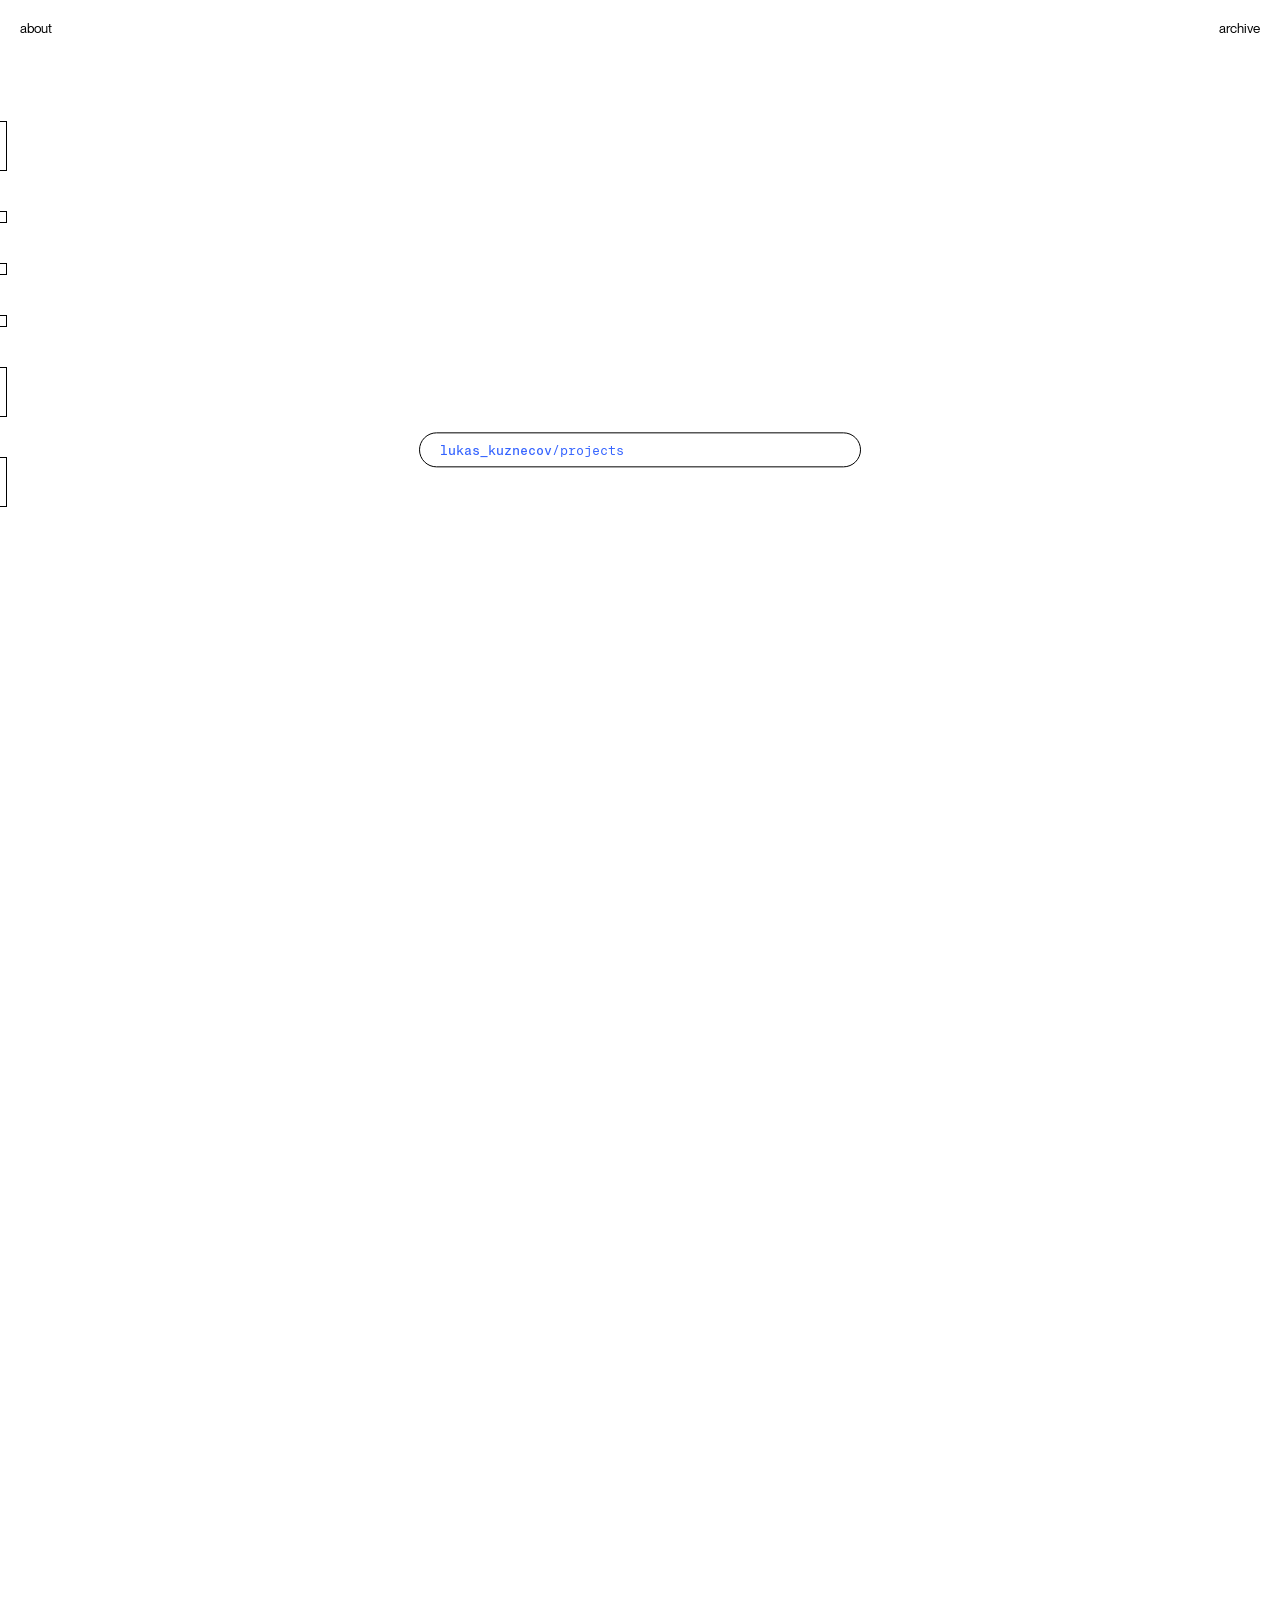
==== index.html @ 9484e3fe "Add portfolio files" ====
<!DOCTYPE html>
<html lang="en">
<head>
    <meta charset="UTF-8">
    <meta name="viewport" content="width=device-width, initial-scale=1.0">
    <title>Portfolio</title>
    <link rel="stylesheet" href="portfolio.css">
</head>
<body data-page="projects">

    <nav class="menu-bar">
        <div class="menu-left">
            <span class="menu-name">LUKAS_KUZNECOV</span>
            <span class="menu-active-area"><span class="menu-active-label"></span><span class="menu-active-sizer" aria-hidden="true">/projects</span></span><span class="menu-hover-area"><span class="menu-hover-label"></span><span class="menu-hover-sizer" aria-hidden="true">/fashion_neurosis/editorial</span></span>
        </div>
    </nav>

    <a href="about.html" class="corner-nav corner-left">ABOUT</a>
    <a href="archive.html" class="corner-nav corner-right">ARCHIVE</a>

    <main>
        <section id="page-projects" class="page active-page">
            <div class="projects-feed">

                <div class="project-card align-right horizontal" data-title="SILENCE" data-tag="MOTION_NARRATIVE">
                    <img src="preview_content/silence.gif" alt="Project preview">
                    <div class="card-detail">
                        <h1 class="card-title">SILENCE</h1>
                        <div class="card-info-grid">
                            <div class="card-labels-col">
                                <span class="card-label-item">2025</span>
                                <span class="card-label-item">Motion Narrative</span>
                            </div>
                            <div class="card-body-col">
                                <p class="card-body-text">A video narrative constructed from an interview on the nature of silence. The subject elaborates on the medium of dance as a channel for the release of mental turmoil, allowing them to achieve an inner silence. Analog and digital techniques are layered to create a dynamic sequence that marries choreography and typography.<br><br>Footage of dancers is reworked and assembled using a <span class="hover-img-trigger" data-img="silence/touchdesignerdemo-2.gif">network built in TouchDesigner<img class="hover-img-preview" src="silence/touchdesignerdemo-2.gif" alt="TouchDesigner network"></span>. A particle-based system and Python script transforms the dancers into digital forms that emphasize the accompanying narration which address how dance becomes a form of release.<br><br>Type is set to work in concert with the motion of the choreography. Each frame of type is <span class="hover-img-trigger" data-img="silence/printingprocess copy.jpg">printed on paper, scanned and reassembled<img class="hover-img-preview" src="silence/printingprocess copy.jpg" alt="Printing process"></span> which allows for the variable of texture to be introduced. A subtle analog gradient is created through the physical crumpling of paper. The sequence starts with more textured frames and ends in smooth static black. An inner silence is achieved through dance as catharsis.</p>
                            </div>
                        </div>
                        <iframe class="card-video" data-vimeo-src="https://player.vimeo.com/video/1145810063?autoplay=1&loop=1&muted=0&title=0&byline=0&portrait=0" src="" frameborder="0" allow="autoplay; fullscreen; picture-in-picture" allowfullscreen></iframe>

                    </div>
                </div>

                <div class="project-card align-left horizontal" data-title="PURPLE_PAGES" data-tag="WEB_DESIGN">
                    <img src="preview_content/purplepages.gif" alt="Project preview">
                    <div class="card-detail">
                        <h1 class="card-title">PURPLE PAGES</h1>
                        <div class="card-info-grid">
                            <div class="card-labels-col">
                                <span class="card-label-item">2026</span>
                                <span class="card-label-item">Web Design</span>
                            </div>
                            <div class="card-body-col">
                                <p class="card-body-text">View the live site <a href="https://lukask11.github.io/resourceweb/" target="_blank" class="card-body-link" style="text-decoration:underline; text-underline-offset:3px;">here</a>.<br><br>Purple Pages is a web index for Toronto-based tattoo artists. The site is designed to allow users to filter through artists based on style and subject matter of their work, quickly preview select pieces and subsequently link to their personal page.<br><br>The index is meant to serve as a neutral, non-algorithmic space for users to seek out tattoo artists. The name is both a reference to the nature of the site as a directory, and the typical use of purple stencil paper when applying tattoos. The application of the purple across all preview images creates a uniformity that lends itself to the nature of the site as an index. It also works to establish a strong visual consistency across a range of images that have vastly different visual qualities.</p>
                            </div>
                        </div>
                        <iframe class="card-video" data-vimeo-src="https://player.vimeo.com/video/1195335395?autoplay=1&loop=1&muted=0&title=0&byline=0&portrait=0" src="" frameborder="0" allow="autoplay; fullscreen; picture-in-picture" allowfullscreen></iframe>
                    </div>
                </div>

                <div class="project-card align-left vertical" style="--aspect: 2.244" data-title="SCI_AM" data-tag="MOTION_IDENTITY">
                    <img src="preview_content/sciam.gif" alt="Project preview">
                    <div class="card-detail">
                        <h1 class="card-title">SCI AM</h1>
                        <div class="card-info-grid">
                            <div class="card-labels-col">
                                <span class="card-label-item">2025</span>
                                <span class="card-label-item">Motion Identity</span>
                            </div>
                            <div class="card-body-col">
                                <p class="card-body-text">An elaboration of the rhetoric voice of the print publication <a href="https://www.scientificamerican.com/" target="_blank" class="card-body-link" style="text-decoration:underline; text-underline-offset:3px;">Scientific American</a> into a digital motion identity. The compositions use motion to transform the visual and typographic content of the magazine into motion that embodies the magazine.<br><br>The quality of the motion draws on the core values of the magazine: analysis, discovery, and documentation. Image scanning, viewfinder markings, and microscopy are all visual devices at the foundation of the motion system that speak to the values of <a href="https://www.scientificamerican.com/" target="_blank" class="card-body-link" style="text-decoration:underline; text-underline-offset:3px;">Scientific American</a>.</p>
                            </div>
                        </div>
                        <div style="height: 32px;"></div>
                        <iframe class="card-video" data-aspect="0.4601" data-vimeo-src="https://player.vimeo.com/video/1161089866?autoplay=1&loop=1&muted=0&title=0&byline=0&portrait=0" src="" frameborder="0" allow="autoplay; fullscreen; picture-in-picture" allowfullscreen></iframe>
                        <div class="card-video-pair">
                            <div class="card-video-pair-item">
                                <iframe class="card-video card-video--vertical" data-aspect="2.2421" data-vimeo-src="https://player.vimeo.com/video/1161089829?autoplay=1&loop=1&muted=0&title=0&byline=0&portrait=0" src="" frameborder="0" allow="autoplay; fullscreen; picture-in-picture" allowfullscreen></iframe>
                            </div>
                            <div class="card-video-pair-item">
                                <iframe class="card-video card-video--vertical" data-aspect="2.2421" data-vimeo-src="https://player.vimeo.com/video/1161089849?autoplay=1&loop=1&muted=0&title=0&byline=0&portrait=0" src="" frameborder="0" allow="autoplay; fullscreen; picture-in-picture" allowfullscreen></iframe>
                            </div>
                        </div>
                    </div>
                </div>

                <div class="project-card align-right horizontal" data-title="FASHION_NEUROSIS" data-tag="EDITORIAL">
                    <img src="preview_content/fashionneurosis.gif" alt="Project preview">
                    <div class="card-detail">
                        <h1 class="card-title">FASHION NEUROSIS FILES</h1>
                        <div class="card-info-grid">
                            <div class="card-labels-col">
                                <span class="card-label-item">2026</span>
                                <span class="card-label-item">Editorial</span>
                            </div>
                            <div class="card-body-col">
                                <p class="card-body-text">A conceptual editorial series that turns a series of <a href="https://fashionneurosis.com" target="_blank" class="card-body-link" style="text-decoration:underline; text-underline-offset:3px;">Fashion Neurosis</a> interviews into typographic compositions. The interviews conducted by Bella Freud play with the format of a psychotherapy appointment, which the editorial works to address.<br><br>A fabricated acrylic cover is turned into a locked file box, where the individual booklets become files. Each "file" transcribes content from an interview with a specific fashion designer, the visuals complementing the content.<br><br>The typography uses shifting margins, alignments and leading to disrupt traditional page structure, turning each booklet into a stream of consciousness. The use of monospace draws connection to the documentary nature of the concept, as if transcribed using a typewriter. All images are manually applied to the pages using a <span class="hover-img-trigger"><span style="text-decoration:underline; text-underline-offset:3px;">acetone-transfer</span><img class="hover-img-preview" src="fashion_neurosis/process.jpeg" alt="Acetone transfer process"></span> technique, their effect also supporting the concept while working to add consistency across the booklets.</p>
                            </div>
                        </div>
                        <div class="card-img-grid">
                            <img class="card-grid-img" src="fashion_neurosis/booklet1.png" alt="Booklet 1">
                            <img class="card-grid-img" src="fashion_neurosis/booklet2.png" alt="Booklet 2">
                            <img class="card-grid-img" src="fashion_neurosis/booklet3.png" alt="Booklet 3">
                        </div>
                        <div class="card-img-row">
                            <img class="card-grid-img" src="fashion_neurosis/display.jpg" alt="Display">
                            <img class="card-grid-img" src="fashion_neurosis/fronthand.jpg" alt="Front hand">
                        </div>
                        <iframe class="card-video" data-vimeo-src="https://player.vimeo.com/video/1181801939?autoplay=1&loop=1&muted=0&title=0&byline=0&portrait=0" src="" frameborder="0" allow="autoplay; fullscreen; picture-in-picture" allowfullscreen></iframe>
                    </div>
                </div>

                <div class="project-card align-left vertical" style="--aspect: 1.416" data-title="IN_SEQUENCE" data-tag="MOTION_POSTER">
                    <img src="preview_content/insequence.gif" alt="Project preview">
                    <div class="card-detail">
                        <h1 class="card-title">IN SEQUENCE</h1>
                        <div class="card-info-grid">
                            <div class="card-labels-col">
                                <span class="card-label-item">2025</span>
                                <span class="card-label-item">Motion Poster</span>
                            </div>
                            <div class="card-body-col">
                                <p class="card-body-text">This motion poster advertises the exhibition of Silence. The poster has AR functionality where scanning the QR code will play the video in real space through your phone camera.<br><br>The motion of the type and graphic elements support the central dancer graphic. The brackets operating visually as a viewfinder for the sequence, the type shrinking as the dancer comes into focus.<br><br>The sequence of the dancer is assembled in a stop-motion style. Each frame of the sequence of the dancer is printed and applied to a long strip of paper using <span class="hover-img-trigger"><span style="text-decoration:underline; text-underline-offset:3px;">acrylic gel medium</span><img class="hover-img-preview" src="in_sequence/transfer.jpeg" alt="Acrylic gel medium transfer"></span>. The paper is scrubbed away to reveal a <span class="hover-img-trigger"><span style="text-decoration:underline; text-underline-offset:3px;">translucent film</span><img class="hover-img-preview" src="in_sequence/scrubbed.jpg" alt="Translucent film"></span>. This film was <span class="hover-img-trigger"><span style="text-decoration:underline; text-underline-offset:3px;">scanned and reassembled</span><img class="hover-img-preview" src="in_sequence/scan.jpeg" alt="Scanned and reassembled"></span>, where a piece of white paper is used to highlight the frame currently in view and obscure the others.</p>
                            </div>
                        </div>
                        <div class="card-video-duo">
                            <iframe class="card-video" data-aspect="1.4167" data-vimeo-src="https://player.vimeo.com/video/1160917195?autoplay=1&loop=1&muted=0&title=0&byline=0&portrait=0" src="" frameborder="0" allow="autoplay; fullscreen; picture-in-picture" allowfullscreen></iframe>
                            <iframe class="card-video" data-aspect="1.3167" data-vimeo-src="https://player.vimeo.com/video/1160922688?autoplay=0&loop=1&muted=0&title=0&byline=0&portrait=0" src="" frameborder="0" allow="autoplay; fullscreen; picture-in-picture" allowfullscreen></iframe>
                        </div>
                    </div>
                </div>

                <div class="project-card align-right horizontal" data-title="DECODE+DISTILL" data-tag="EDITORIAL">
                    <img src="preview_content/decodedistill.gif" alt="Project preview">
                    <div class="card-detail">
                        <h1 class="card-title">DECODE+DISTILL</h1>
                        <div class="card-info-grid">
                            <div class="card-labels-col">
                                <span class="card-label-item">2025</span>
                                <span class="card-label-item">Editorial</span>
                            </div>
                            <div class="card-body-col">
                                <p class="card-body-text">Documentation of research and writing from my first year of design education. The two volumes in tandem present two core themes: DISTILL (refining output through research) and DECODE (drawing connection between form and meaning).<br><br>The first volume DISTILL is a series of visual research which pairs with the writing in DECODE to function as a visual index.<br><br>The second volume DECODE is structured around the idea of Plato's Divided Line, which in this context elaborates on the way that pure form, image, and text translate meaning.<br><br>The format and assembly of the edition highlights the interplay between research, documentation, and material exploration. All of which are essential to my design process.</p>
                            </div>
                        </div>
                        <div class="card-img-grid">
                            <img class="card-grid-img" src="decode+distill/D+D1.png" alt="Decode+Distill 1">
                            <img class="card-grid-img" src="decode+distill/D+D2.png" alt="Decode+Distill 2">
                            <img class="card-grid-img" src="decode+distill/D+D3.png" alt="Decode+Distill 3">
                            <img class="card-grid-img" src="decode+distill/D+D5.png" alt="Decode+Distill 5">
                            <img class="card-grid-img" src="decode+distill/D+D6.png" alt="Decode+Distill 6">
                        </div>
                        <div class="card-video-rotate-wrap">
                            <iframe class="card-video card-video--rotated" data-aspect="1.775" data-vimeo-src="https://player.vimeo.com/video/1161160663?autoplay=1&loop=1&muted=0&title=0&byline=0&portrait=0" src="" frameborder="0" allow="autoplay; fullscreen; picture-in-picture" allowfullscreen></iframe>
                        </div>
                    </div>
                </div>

            </div>
        </section>
        <section id="page-archive" class="page"></section>
        <section id="page-about" class="page"></section>
    </main>

    <script src="portfolio.js"></script>
</body>
</html>
---- portfolio.css ----
@font-face {
    font-family: 'PP Neue Montreal Mono';
    src: url('fonts/Neue Montreal Mono/web/PPNeueMontrealMono-Regular.woff2') format('woff2'),
         url('fonts/Neue Montreal Mono/web/PPNeueMontrealMono-Regular.woff') format('woff');
    font-weight: 400;
    font-style: normal;
}

@font-face {
    font-family: 'PP Neue Montreal Mono';
    src: url('fonts/Neue Montreal Mono/web/PPNeueMontrealMono-Medium.woff2') format('woff2'),
         url('fonts/Neue Montreal Mono/web/PPNeueMontrealMono-Medium.woff') format('woff');
    font-weight: 500;
    font-style: normal;
}

@font-face {
    font-family: 'PP Neue Montreal Mono';
    src: url('fonts/Neue Montreal Mono/web/PPNeueMontrealMono-Light.woff2') format('woff2'),
         url('fonts/Neue Montreal Mono/web/PPNeueMontrealMono-Light.woff') format('woff');
    font-weight: 300;
    font-style: normal;
}

* {
    margin: 0;
    padding: 0;
    box-sizing: border-box;
}

body {
    background-color: #ffffff;
    min-height: 100vh;
    font-family: 'PP Neue Montreal Mono', monospace;
    text-transform: lowercase;
    overflow-x: clip;
}

html {
    overflow-x: clip;
}

#three-container {
    position: fixed;
    top: 100px;
    left: 100px;
    right: 100px;
    bottom: 100px;
    z-index: 0;
    cursor: grab;
}

#three-container:active {
    cursor: grabbing;
}

.menu-bar {
    position: fixed;
    z-index: 9999;
    top: 50%;
    left: 50%;
    transform: translate(-50%, -50%);
    width: max-content;
    font-size: clamp(7px, 1.9vw, 13.33px);
    height: 2.65em;
    border-radius: 1.65em;
    border: 1.8px solid #000000;
    background-color: rgba(255, 255, 255, 0.8);
    display: flex;
    align-items: center;
    transition: top 1.1s cubic-bezier(0.76, 0, 0.24, 1),
                transform 1.1s cubic-bezier(0.76, 0, 0.24, 1);
}

.menu-bar.project-open {
    top: 28px;
    transform: translate(-50%, 0);
}

.menu-left {
    display: flex;
    align-items: center;
    margin-left: 1.5em;
    margin-right: 1.5em;
    white-space: nowrap;
}

/* ── Corner navigation links ──────────────────────────────────────────────── */
.corner-nav {
    position: fixed;
    top: 20px;
    font-family: 'PP Neue Montreal', sans-serif;
    font-weight: 400;
    font-size: clamp(7px, 1.9vw, 13.33px);
    color: #000000;
    text-decoration: none;
    z-index: 9999;
    user-select: none;
    white-space: nowrap;
    transition: opacity 0.5s ease;
}

.corner-nav.card-open {
    opacity: 0;
    pointer-events: none;
}

.corner-left {
    left: 20px;
}

.corner-right {
    right: 20px;
}

.corner-nav:hover {
    animation: flash 1.2s ease-in-out infinite;
}

@keyframes flash {
    0%, 100% { opacity: 1;   }
    50%       { opacity: 0.3; }
}

.menu-name {
    font-family: 'PP Neue Montreal Mono', monospace;
    font-weight: 500;
    color: #3463FF;
    user-select: none;
    white-space: nowrap;
}


/* Page sections */
.page {
    display: none;
}

.page.active-page {
    display: block;
}

/* Projects feed */
.projects-feed {
    position: relative;
}

.project-card {
    display: inline-flex;
    flex-direction: column;
    border: 1.8px solid #000000;
    border-radius: 0;
    padding: 5px;
    background: #ffffff;
    position: absolute;
    z-index: 1;
    cursor: pointer;
    user-select: none;
    transition: width  1.1s cubic-bezier(0.76, 0, 0.24, 1),
                height 1.1s cubic-bezier(0.76, 0, 0.24, 1),
                left   1.1s cubic-bezier(0.76, 0, 0.24, 1),
                top    1.1s cubic-bezier(0.76, 0, 0.24, 1),
                border-color 1.1s ease;
}

.project-card.bg-faded {
    border-color: transparent;
}

.project-card.expanded {
    cursor: pointer;
    z-index: 100;
}

.project-card.vertical.expanded {
    align-items: flex-start;
}

.project-card.horizontal img:not(.card-grid-img):not(.hover-img-preview) {
    display: block;
    width: auto;
    max-width: 90vw;
    height: auto;
    transition: width  1.1s cubic-bezier(0.76, 0, 0.24, 1),
                height 1.1s cubic-bezier(0.76, 0, 0.24, 1);
}

.project-card.vertical img:not(.card-grid-img):not(.hover-img-preview) {
    display: block;
    width: auto;
    max-width: 90vw;
    height: auto;
    transition: width 1.1s cubic-bezier(0.76, 0, 0.24, 1),
                height 1.1s cubic-bezier(0.76, 0, 0.24, 1);
}

/* ── Progressive blur-up for preview images ──────────────────────────────── */
.project-card > img:not(.card-grid-img):not(.hover-img-preview) {
    filter: blur(16px);
    transform: scale(1.04);
    transition: filter 0.9s ease, transform 0.9s ease,
                width  1.1s cubic-bezier(0.76, 0, 0.24, 1),
                height 1.1s cubic-bezier(0.76, 0, 0.24, 1);
    will-change: filter, transform;
}

.project-card > img.preview-loaded:not(.card-grid-img):not(.hover-img-preview) {
    filter: blur(0px);
    transform: scale(1);
}

.menu-active-area {
    position: relative;
    display: inline-block;
    white-space: nowrap;
}

.menu-active-sizer {
    display: inline-block;
    visibility: hidden;
    pointer-events: none;
    user-select: none;
    white-space: nowrap;
}

.menu-active-label {
    position: absolute;
    left: 0;
    top: 0;
    font-family: 'PP Neue Montreal Mono', monospace;
    color: #3463FF;
    white-space: nowrap;
    display: inline-block;
    opacity: 1;
    transition: opacity 0.5s ease;
}

.menu-hover-area {
    position: relative;
    display: inline-block;
    white-space: nowrap;
}

.menu-hover-sizer {
    display: inline-block;
    visibility: hidden;
    pointer-events: none;
    user-select: none;
    white-space: nowrap;
}

.menu-hover-label {
    position: absolute;
    left: 0;
    top: 0;
    color: #3463FF;
    white-space: nowrap;
    opacity: 0;
    transition: opacity 0.2s ease;
}

.menu-hover-label.visible {
    opacity: 1;
}


/* ── PP Neue Montreal (non-mono) ──────────────────────────────────────────── */
@font-face {
    font-family: 'PP Neue Montreal';
    src: url('fonts/Neue Montreal /PPNeueMontreal-Regular.woff2') format('woff2'),
         url('fonts/Neue Montreal /PPNeueMontreal-Regular.woff') format('woff');
    font-weight: 400;
    font-style: normal;
}

/* ── Expanded card detail layout ─────────────────────────────────────────── */
.card-detail {
    display: none;
    opacity: 0;
    transition: opacity 0.45s ease;
    padding: 20px 0 24px 0;
    width: 100%;
}

.card-detail.visible {
    opacity: 1;
}

.card-video {
    display: block;
    width: 100%;
    aspect-ratio: 16 / 9;
    margin-top: 32px;
    border: none;
}

.card-img-grid {
    display: flex;
    flex-direction: column;
    gap: 8px;
    margin-top: 32px;
    width: 100%;
}

.card-grid-img {
    display: block;
    width: 100%;
    height: auto;
}

.card-img-row {
    display: flex;
    flex-direction: row;
    gap: 8px;
    margin-top: 32px;
    width: 100%;
    padding-left: 32px;
    padding-right: 32px;
    box-sizing: border-box;
}

.card-img-row .card-grid-img {
    flex: 1 1 0;
    width: 0;
    height: auto;
    object-fit: cover;
}

.card-video-duo {
    display: flex;
    flex-direction: column;
    gap: 8px;
    margin-top: 32px;
    width: 100%;
}

.card-video-duo .card-video {
    width: 100%;
    margin-top: 0;
}

@media (min-width: 768px) {
    .card-video-duo {
        margin-top: 24px;
    }
}

@media (max-width: 767px) {
    .card-video-duo {
        padding-left: 0;
        padding-right: 0;
    }
}

.card-video-pair {
    display: flex;
    flex-direction: row;
    gap: 8px;
    margin-top: 32px;
    width: 100%;
}

.card-video-pair-item {
    min-width: 0;
}

.card-video-pair-item .card-video {
    display: block;
    width: 100%;
    height: 100%;
    margin-top: 0;
    aspect-ratio: unset;
}

.card-video-gap {
    display: block;
    height: 24px;
}

/* Rotation wrapper: contains a portrait iframe rotated 90° to appear landscape */
.card-video-rotate-wrap {
    position: relative;
    overflow: hidden;
    margin-top: 32px;
    width: 100%;
}

.card-video--rotated {
    position: absolute;
    transform: rotate(90deg);
    transform-origin: center center;
    margin-top: 0;
    border: none;
}

.card-image-grid {
    display: flex;
    gap: 25px;
    margin-top: 25px;
    margin-left: auto;
    padding-right: 3px;
}

.card-image-grid-col {
    flex: 1;
    min-width: 0;
    overflow: hidden;
}

.card-image-grid-col--span2 {
    flex: 2;
}

.card-grid-img {
    display: block;
    width: 100%;
    max-width: 100%;
    height: auto;
}

.card-grid-video {
    display: block;
    width: 100%;
    aspect-ratio: 16 / 9;
    border: none;
}

.card-title {
    font-family: 'PP Neue Montreal Mono', monospace;
    font-weight: 400;
    letter-spacing: -0.09em;
    line-height: 1;
    white-space: nowrap;
    text-transform: uppercase;
    color: #3463FF;
    margin-bottom: 24px;
    padding-left: 3px;
}

.card-info-grid {
    display: grid;
    grid-template-columns: repeat(3, 1fr);
    column-gap: 50px;
    padding: 0 3px 0 12px;
    align-items: start;
}

.card-labels-col {
    grid-column: 1;
    display: flex;
    flex-direction: column;
    gap: 2px;
}

.card-label-item {
    font-family: 'PP Neue Montreal Mono', monospace;
    font-weight: 400;
    font-size: 6pt;
    text-transform: none;
    color: #3463FF;
}

.card-body-col {
    grid-column: 2 / 4;
    margin-top: -3px;
}

.card-body-text {
    font-family: 'PP Neue Montreal', sans-serif;
    font-weight: 400;
    font-size: 10pt;
    line-height: 1.5;
    text-transform: none;
    color: #3463FF;
}

.card-body-link {
    color: inherit;
    text-decoration: none;
}

.hover-img-trigger {
    position: relative;
    text-decoration: underline;
    text-underline-offset: 3px;
    cursor: default;
}

.hover-img-preview {
    display: none;
    position: absolute;
    bottom: calc(100% + 10px);
    left: 50%;
    transform: translateX(-50%);
    width: 220px;
    height: auto;
    border: 1.8px solid #3463FF;
    pointer-events: none;
    z-index: 999;
}

@media (max-width: 767px) {
    .hover-img-preview {
        display: none !important;
    }
}

/* hover preview visibility controlled by JS */

/* ── Vertical card: image + detail side by side ──────────────────────────── */
.project-card.expanded.vertical {
    flex-direction: row;
    align-items: flex-start;
    gap: 25px;
}

.project-card.expanded.vertical .card-detail {
    flex: 1;
    min-width: 0;
    padding: 0 0 24px 0;
    align-self: flex-start;
}

.project-card.expanded.vertical .card-info-grid {
    grid-template-columns: 1fr;
    column-gap: 0;
    row-gap: 20px;
    padding-left: 5px;
}

.project-card.expanded.vertical .card-labels-col {
    grid-column: 1;
    grid-row: 1;
}

.project-card.expanded.vertical .card-body-col {
    grid-column: 1;
    grid-row: 2;
    margin-top: 0;
}

.project-card.expanded.vertical .card-title {
    margin-bottom: 12px;
}

@media (min-width: 768px) {
    .project-card.expanded.vertical .card-detail .card-video-pair,
    .project-card.expanded.vertical .card-detail .card-video {
        margin-top: 40px;
    }

    .project-card[data-title="SCI_AM"].expanded.vertical .card-detail > .card-video:not(.card-video--vertical) {
        margin-top: 56px;
    }

    .project-card[data-title="SCI_AM"].expanded.vertical .card-detail > .card-video-pair {
        margin-top: 24px;
    }
}

/* ── Mobile ──────────────────────────────────────────────────────────────── */
@media (max-width: 767px) {
    .menu-bar {
        font-size: clamp(7px, 2.3vw, 10px);
        max-width: calc(100vw - 24px);
    }

    /* Vertical expanded card: stack detail below image instead of side by side */
    .project-card.expanded.vertical {
        flex-direction: column;
        gap: 0;
    }

    .project-card.expanded.vertical .card-detail {
        padding: 14px 0 28px 0;
        align-self: stretch;
    }

    /* Smaller detail typography */
    .card-detail {
        padding: 14px 0 28px 0;
    }

    .card-info-grid {
        column-gap: 20px;
        grid-template-columns: 1fr;
        row-gap: 12px;
        padding-left: 6px;
    }

    .card-labels-col {
        grid-column: 1;
        grid-row: 1;
    }

    .card-body-col {
        grid-column: 1;
        grid-row: 2;
    }

    .card-label-item {
        font-size: 5pt;
    }

    .card-body-text {
        font-size: 8pt;
        line-height: 1.4;
    }

    .card-title {
        margin-bottom: 16px;
    }
}

/* ── About page ───────────────────────────────────────────────────────────── */
.about-page {
    display: flex;
    flex-direction: column;
    align-items: center;
    min-height: 100vh;
}

/* Top half: portrait sits above the centred menu bar */
.about-above {
    height: 50vh;
    display: flex;
    align-items: center;
    justify-content: center;
    padding: 48px 0;
    box-sizing: border-box;
}

.about-card {
    border: 1.8px solid #000000;
    padding: 5px;
    background: #ffffff;
    display: inline-flex;
    max-height: 100%;
    box-sizing: border-box;
}

.about-card img {
    display: block;
    width: auto;
    height: auto;
    max-height: calc(50vh - 96px - 12px); /* 96px = top+bottom padding, 12px = card padding */
    max-width: min(90vw, 400px);
    object-fit: contain;
}

/* Bottom half: text appears below the menu bar */
.about-below {
    min-height: 50vh;
    display: flex;
    align-items: flex-start;
    justify-content: center;
    padding: 60px 24px 120px;
    box-sizing: border-box;
}

.about-text {
    font-family: 'PP Neue Montreal', sans-serif;
    font-weight: 400;
    font-size: 10pt;
    line-height: 1.5;
    color: #000000;
    text-align: center;
    text-transform: none;
    max-width: 400px;
    width: 90vw;
}

.archive-feed {
    position: relative;
    width: 100%;
    box-sizing: border-box;
}

.archive-item {
    position: absolute;
    width: 400px;
    border: 1.8px solid #000000;
    padding: 5px;
    background: #ffffff;
    box-sizing: border-box;
    cursor: default;
    display: block;
}

.archive-item img {
    display: block;
    width: 100%;
    height: auto;
}

.archive-video {
    display: block;
    width: 100%;
    border: none;
}

@media (max-width: 767px) {
    .archive-item {
        width: 200px;
    }
}

@media (max-width: 767px) {
    .about-text {
        font-size: 8.5pt;
    }
}

.about-footer {
    position: fixed;
    bottom: 20px;
    left: 0;
    width: 100%;
    display: flex;
    justify-content: center;
    gap: 2em;
    z-index: 9999;
}

.about-footer-link {
    font-family: 'PP Neue Montreal Mono', monospace;
    font-weight: 500;
    font-size: 8pt;
    text-transform: uppercase;
    color: #3463FF;
    text-decoration: none;
    letter-spacing: 0.01em;
    white-space: nowrap;
}

.about-footer-link:hover {
    animation: flash 1.2s ease-in-out infinite;
}

@media (max-width: 767px) {
    .about-footer-link {
        font-size: 6.5pt;
    }
}
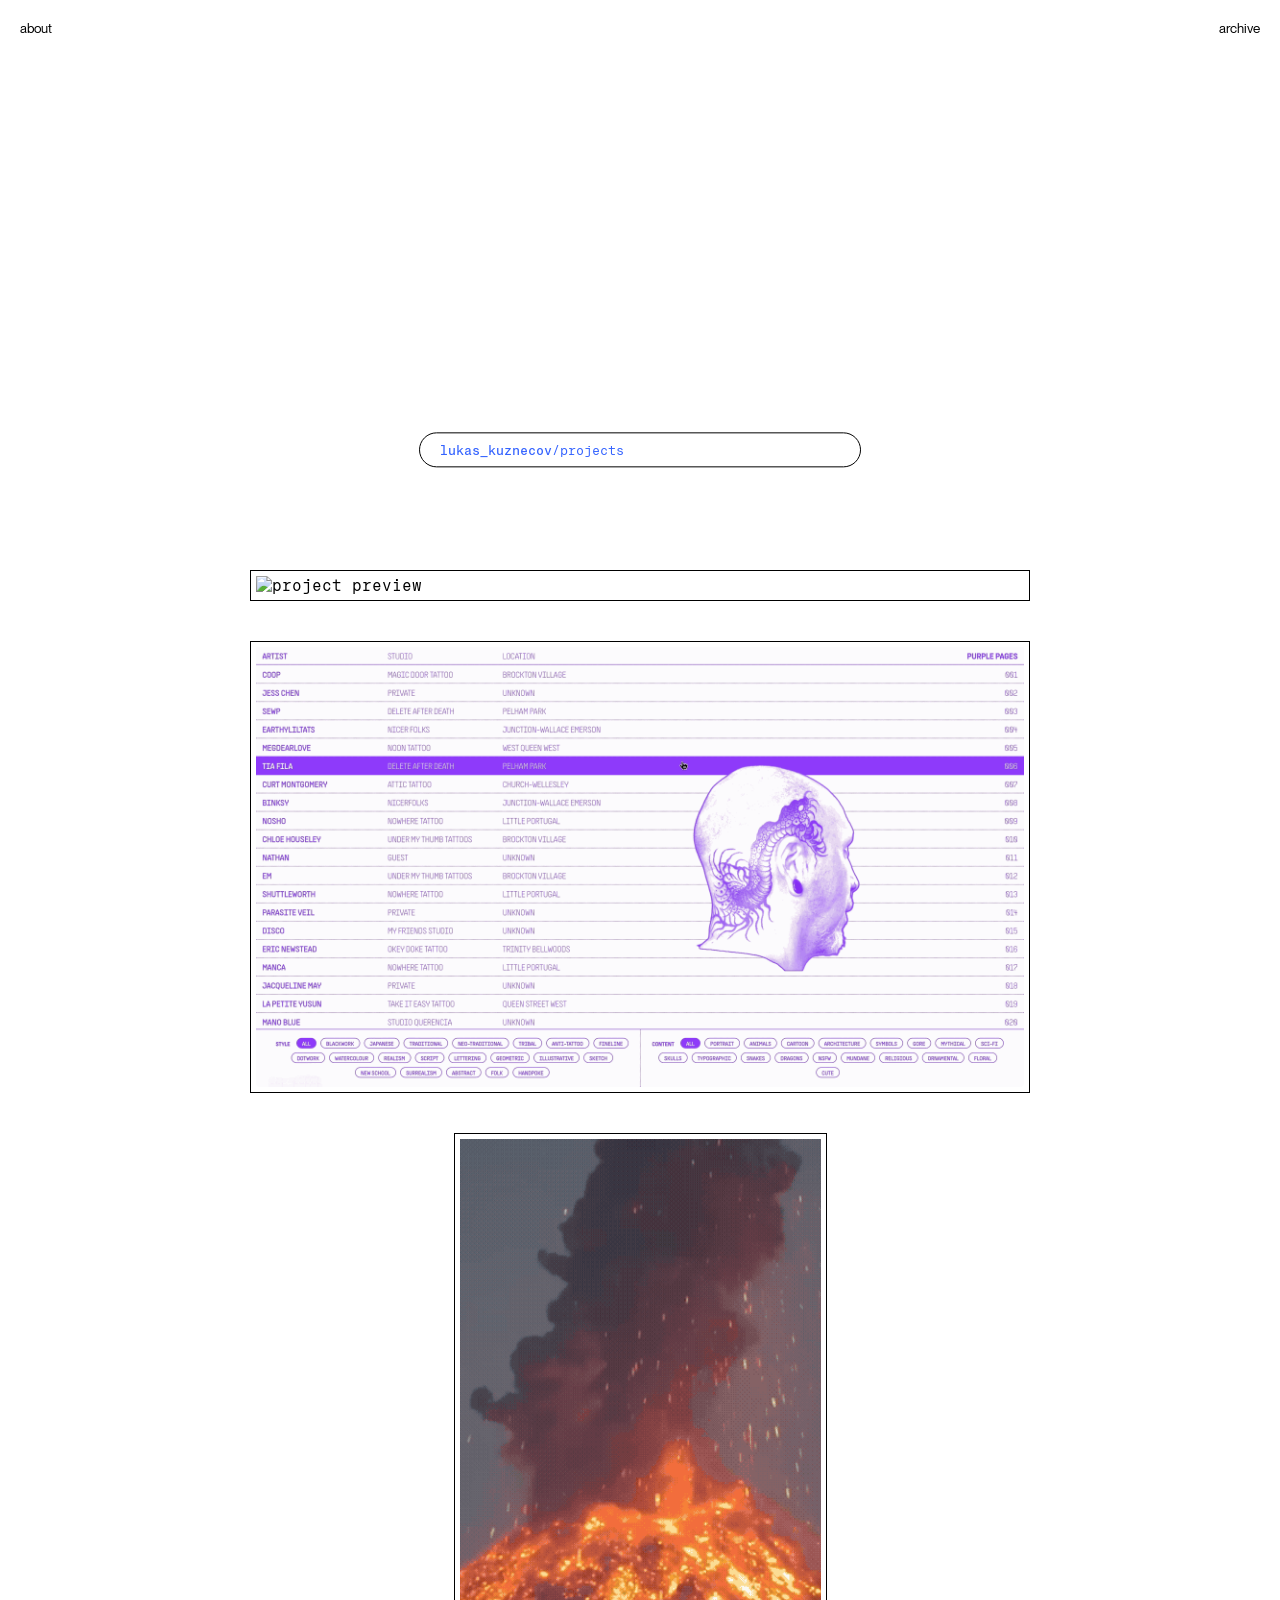
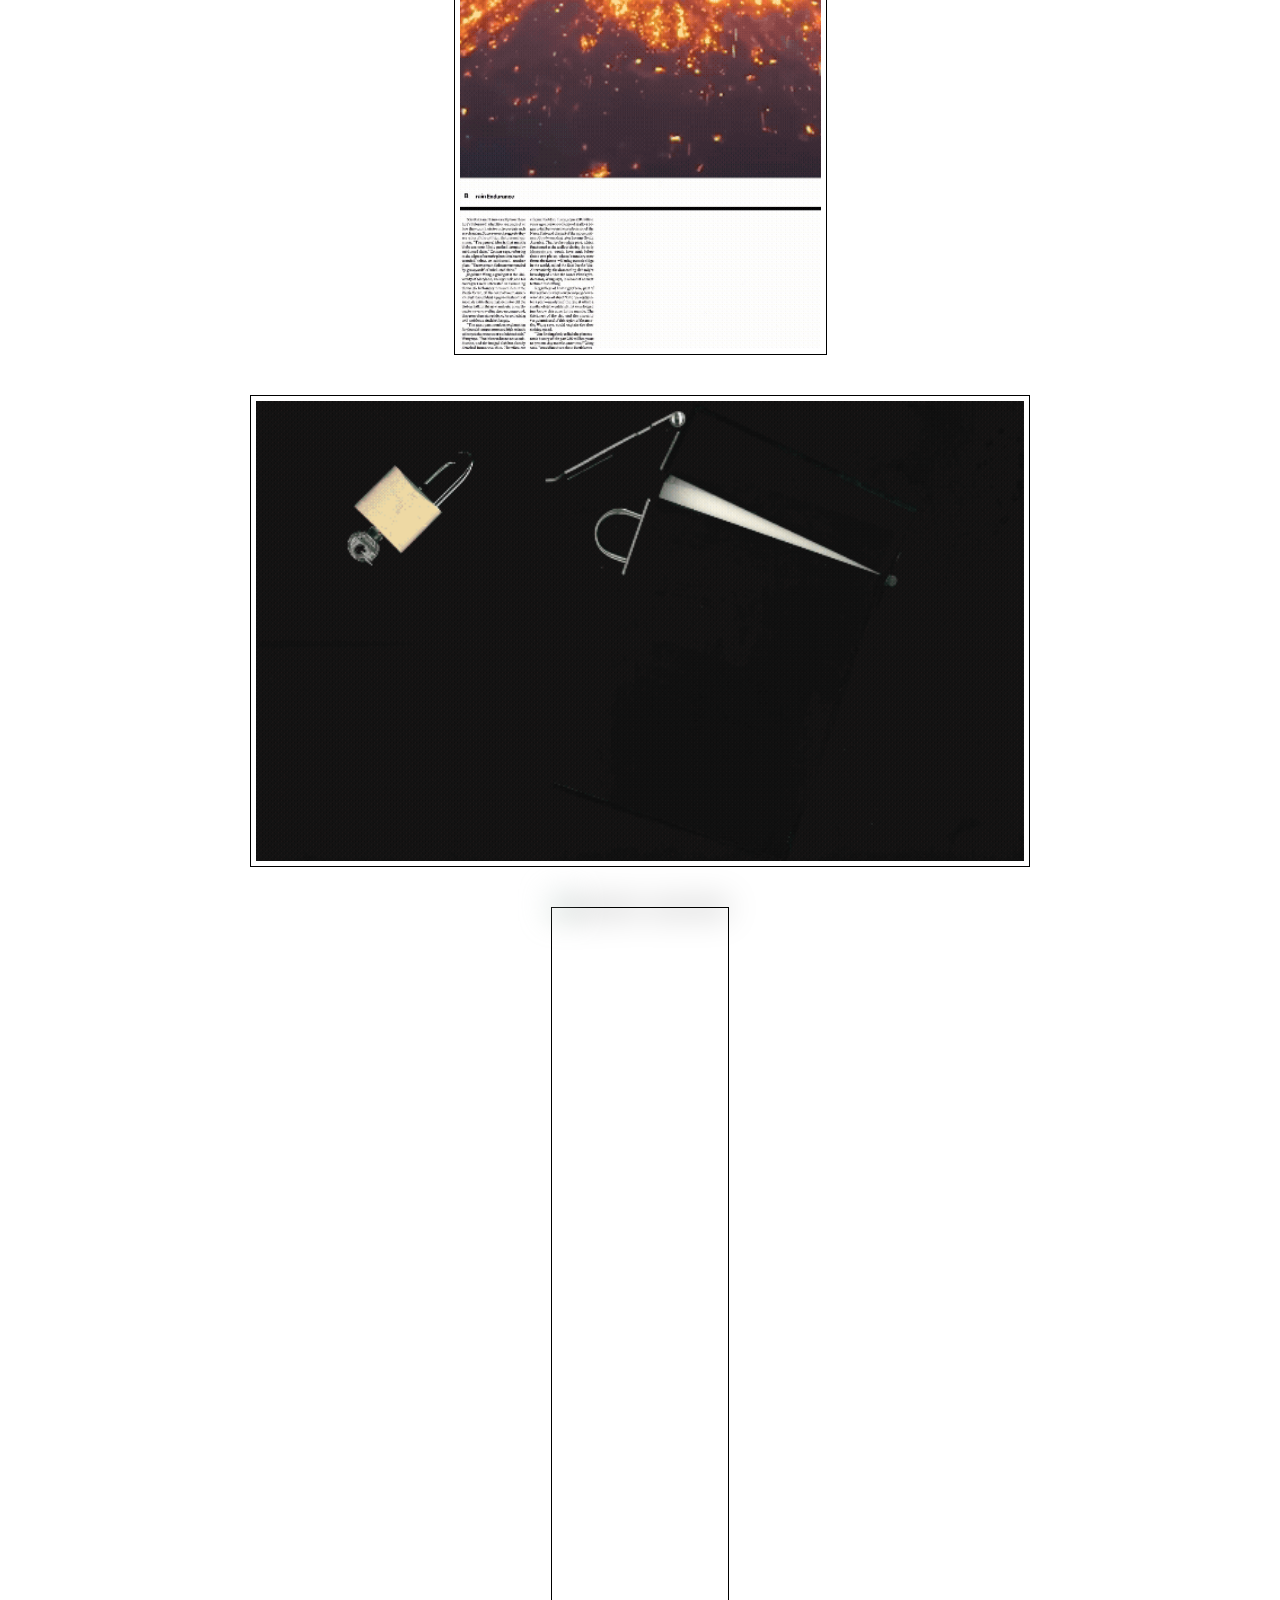
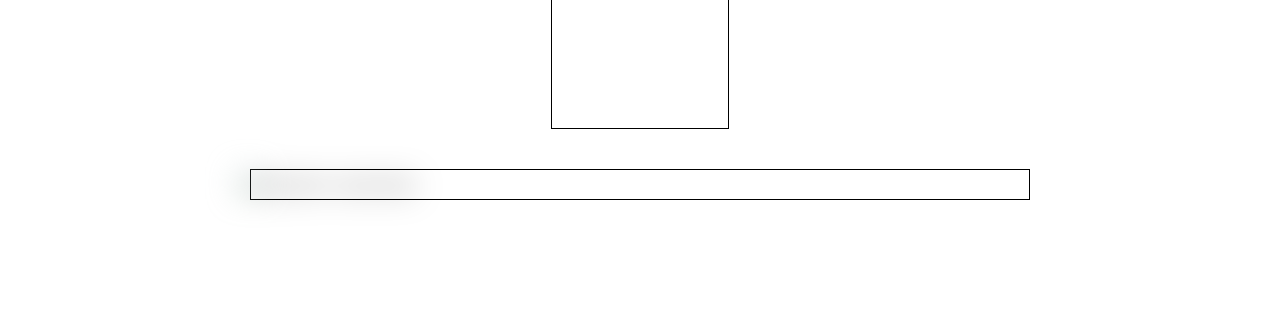
==== commit a8fd76c4: "first_revision" ====
--- a/index.html
+++ b/index.html
@@ -3,7 +3,11 @@
 <head>
     <meta charset="UTF-8">
     <meta name="viewport" content="width=device-width, initial-scale=1.0">
-    <title>Portfolio</title>
+    <title>LUKAS — Projects</title>
+    <meta name="title" content="lukas kuznecov - portfolio">
+    <meta name="description" content="Lukas is a graphic designer based in Toronto. He is interested in how visual systems shape stories across print, motion, and digital culture. Research, iteration, and material exploration are essential to his process.">
+    <link rel="icon" href="favicon(light).png" media="(prefers-color-scheme: light)">
+    <link rel="icon" href="favicon(dark).png" media="(prefers-color-scheme: dark)">
     <link rel="stylesheet" href="portfolio.css">
 </head>
 <body data-page="projects">
@@ -41,7 +45,7 @@
                 </div>
 
                 <div class="project-card align-left horizontal" data-title="PURPLE_PAGES" data-tag="WEB_DESIGN">
-                    <img src="preview_content/purplepages.gif" alt="Project preview">
+                    <img src="preview_content/purplepages-preview.gif" alt="Purple Pages">
                     <div class="card-detail">
                         <h1 class="card-title">PURPLE PAGES</h1>
                         <div class="card-info-grid">
@@ -53,7 +57,9 @@
                                 <p class="card-body-text">View the live site <a href="https://lukask11.github.io/resourceweb/" target="_blank" class="card-body-link" style="text-decoration:underline; text-underline-offset:3px;">here</a>.<br><br>Purple Pages is a web index for Toronto-based tattoo artists. The site is designed to allow users to filter through artists based on style and subject matter of their work, quickly preview select pieces and subsequently link to their personal page.<br><br>The index is meant to serve as a neutral, non-algorithmic space for users to seek out tattoo artists. The name is both a reference to the nature of the site as a directory, and the typical use of purple stencil paper when applying tattoos. The application of the purple across all preview images creates a uniformity that lends itself to the nature of the site as an index. It also works to establish a strong visual consistency across a range of images that have vastly different visual qualities.</p>
                             </div>
                         </div>
-                        <iframe class="card-video" data-vimeo-src="https://player.vimeo.com/video/1195335395?autoplay=1&loop=1&muted=0&title=0&byline=0&portrait=0" src="" frameborder="0" allow="autoplay; fullscreen; picture-in-picture" allowfullscreen></iframe>
+                        <div class="pp-clip-wrap">
+                            <iframe class="card-video" data-vimeo-src="https://player.vimeo.com/video/1195654441?autoplay=1&loop=1&muted=0&title=0&byline=0&portrait=0" src="" frameborder="0" allow="autoplay; fullscreen; picture-in-picture" allowfullscreen></iframe>
+                        </div>
                     </div>
                 </div>
 
@@ -149,9 +155,7 @@
                             <img class="card-grid-img" src="decode+distill/D+D5.png" alt="Decode+Distill 5">
                             <img class="card-grid-img" src="decode+distill/D+D6.png" alt="Decode+Distill 6">
                         </div>
-                        <div class="card-video-rotate-wrap">
-                            <iframe class="card-video card-video--rotated" data-aspect="1.775" data-vimeo-src="https://player.vimeo.com/video/1161160663?autoplay=1&loop=1&muted=0&title=0&byline=0&portrait=0" src="" frameborder="0" allow="autoplay; fullscreen; picture-in-picture" allowfullscreen></iframe>
-                        </div>
+                        <iframe class="card-video" data-vimeo-src="https://player.vimeo.com/video/1195640486?autoplay=1&loop=1&muted=0&title=0&byline=0&portrait=0" src="" frameborder="0" allow="autoplay; fullscreen; picture-in-picture" allowfullscreen></iframe>
                     </div>
                 </div>
 
--- a/portfolio.css
+++ b/portfolio.css
@@ -294,6 +294,33 @@
     border: none;
 }
 
+.project-card[data-title="PURPLE_PAGES"] > img:not(.card-grid-img):not(.hover-img-preview),
+.project-card[data-title="PURPLE_PAGES"] .card-video {
+    border-radius: 0 0 4px 4px;
+    overflow: hidden;
+}
+
+.pp-clip-wrap {
+    display: contents;
+}
+
+.pp-clip-wrap:has(> img) {
+    display: block;
+    border-radius: 0 0 4px 4px;
+    overflow: hidden;
+    line-height: 0;
+}
+
+.pp-clip-wrap:has(> .card-video) {
+    display: block;
+    border-radius: 0 0 4px 4px;
+    overflow: hidden;
+    margin-top: 32px;
+}
+
+.pp-clip-wrap > .card-video {
+    margin-top: 0;
+}
 .card-img-grid {
     display: flex;
     flex-direction: column;
@@ -648,6 +675,13 @@
     object-fit: contain;
 }
 
+@media (max-width: 767px) {
+    .about-card img {
+        max-height: calc(35vh - 96px - 12px);
+        max-width: min(60vw, 220px);
+    }
+}
+
 /* Bottom half: text appears below the menu bar */
 .about-below {
     min-height: 50vh;
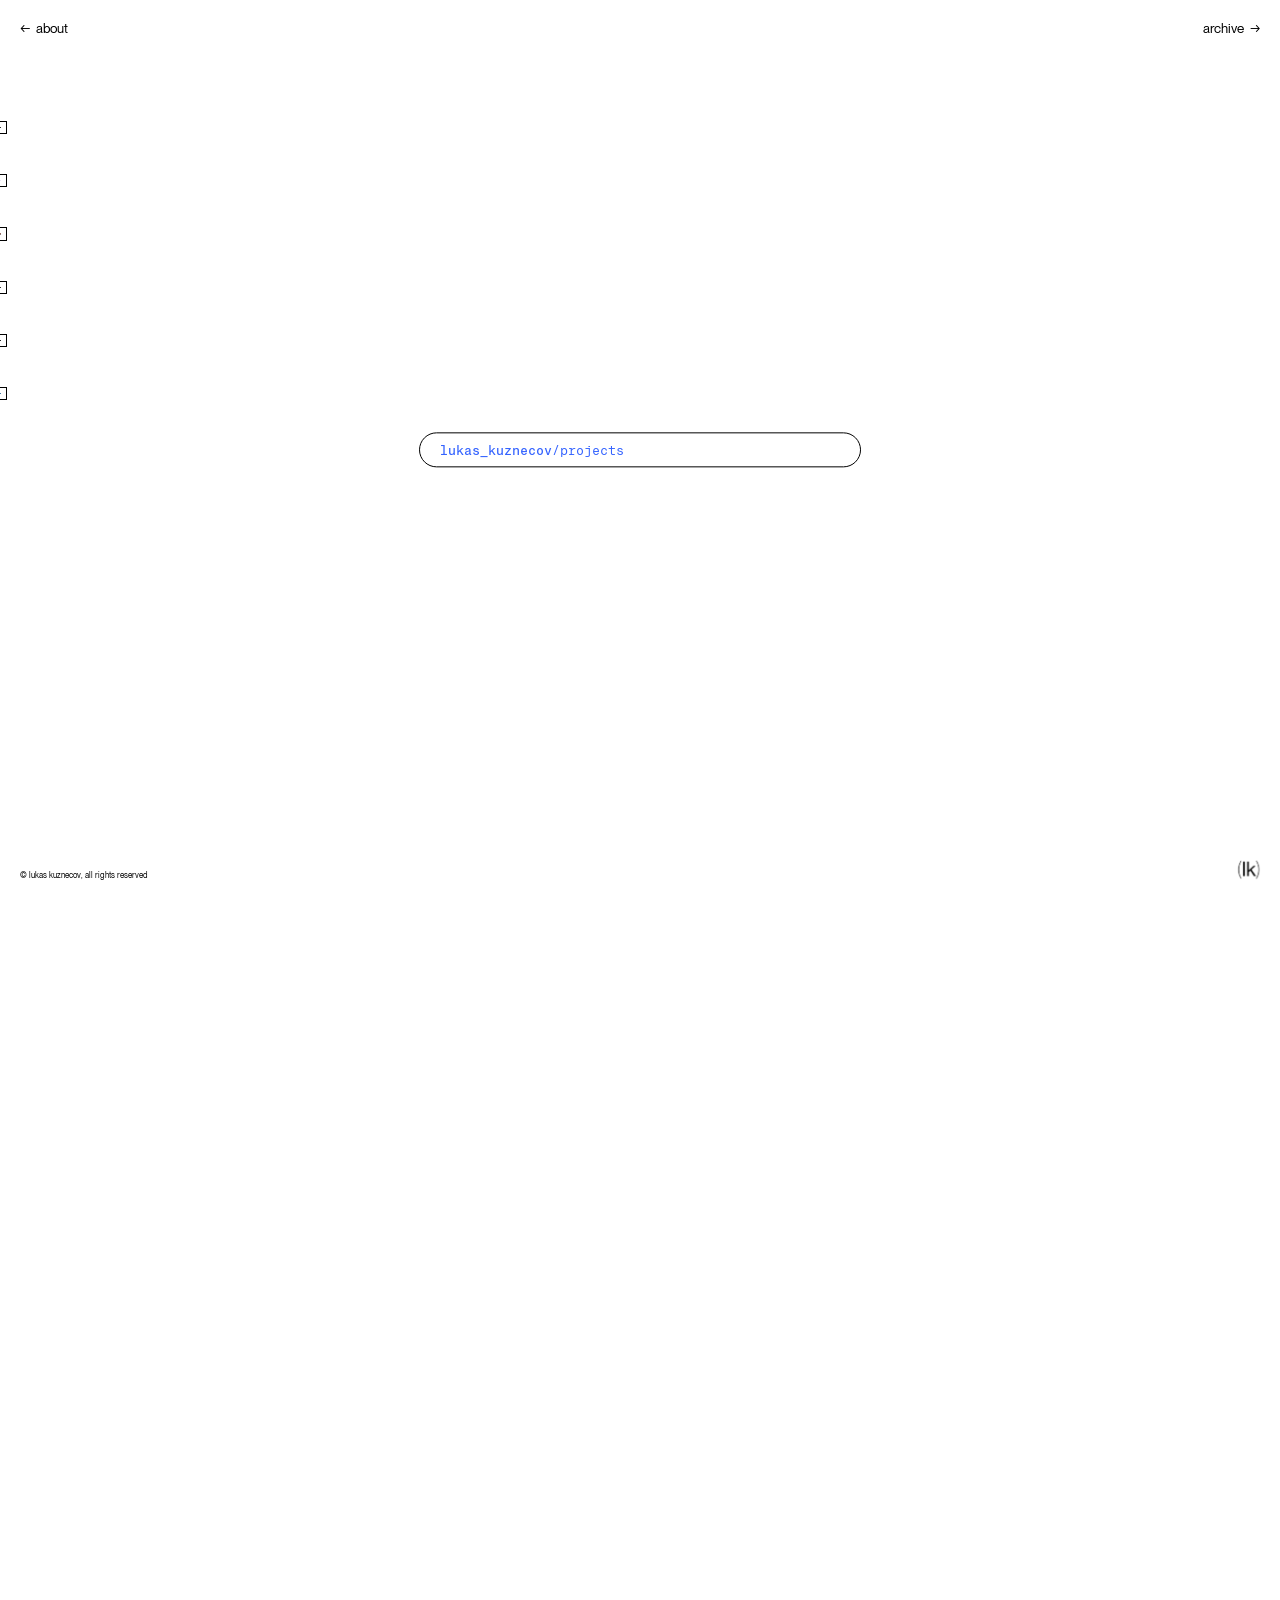
==== commit bfbf8360: "FIX2 changed about page - updated menu functionality - updated image load in" ====
--- a/index.html
+++ b/index.html
@@ -20,14 +20,17 @@
     </nav>
 
     <a href="about.html" class="corner-nav corner-left">ABOUT</a>
+    <button type="button" class="return-nav" aria-label="Return to all project previews">return</button>
     <a href="archive.html" class="corner-nav corner-right">ARCHIVE</a>
+    <div class="copyright-nav"><span>© lukas kuznecov,</span> <span class="copyright-break">all rights reserved</span></div>
+    <img class="corner-favicon" src="favicon(light).png" alt="" aria-hidden="true">
 
     <main>
         <section id="page-projects" class="page active-page">
             <div class="projects-feed">
 
                 <div class="project-card align-right horizontal" data-title="SILENCE" data-tag="MOTION_NARRATIVE">
-                    <img src="preview_content/silence.gif" alt="Project preview">
+                    <img src="preview_stills/silence.jpg" data-gif="preview_content/silence.gif" alt="Project preview">
                     <div class="card-detail">
                         <h1 class="card-title">SILENCE</h1>
                         <div class="card-info-grid">
@@ -45,7 +48,7 @@
                 </div>
 
                 <div class="project-card align-left horizontal" data-title="PURPLE_PAGES" data-tag="WEB_DESIGN">
-                    <img src="preview_content/purplepages-preview.gif" alt="Purple Pages">
+                    <img src="preview_stills/purplepages.jpg" data-gif="preview_content/purplepages.gif" alt="Purple Pages">
                     <div class="card-detail">
                         <h1 class="card-title">PURPLE PAGES</h1>
                         <div class="card-info-grid">
@@ -64,7 +67,7 @@
                 </div>
 
                 <div class="project-card align-left vertical" style="--aspect: 2.244" data-title="SCI_AM" data-tag="MOTION_IDENTITY">
-                    <img src="preview_content/sciam.gif" alt="Project preview">
+                    <img src="preview_stills/sciam.jpg" data-gif="preview_content/sciam.gif" alt="Project preview">
                     <div class="card-detail">
                         <h1 class="card-title">SCI AM</h1>
                         <div class="card-info-grid">
@@ -90,7 +93,7 @@
                 </div>
 
                 <div class="project-card align-right horizontal" data-title="FASHION_NEUROSIS" data-tag="EDITORIAL">
-                    <img src="preview_content/fashionneurosis.gif" alt="Project preview">
+                    <img src="preview_stills/fashionneurosis.jpg" data-gif="preview_content/fashionneurosis.gif" alt="Project preview">
                     <div class="card-detail">
                         <h1 class="card-title">FASHION NEUROSIS FILES</h1>
                         <div class="card-info-grid">
@@ -116,7 +119,7 @@
                 </div>
 
                 <div class="project-card align-left vertical" style="--aspect: 1.416" data-title="IN_SEQUENCE" data-tag="MOTION_POSTER">
-                    <img src="preview_content/insequence.gif" alt="Project preview">
+                    <img src="preview_stills/insequence.jpg" data-gif="preview_content/insequence.gif" alt="Project preview">
                     <div class="card-detail">
                         <h1 class="card-title">IN SEQUENCE</h1>
                         <div class="card-info-grid">
@@ -136,7 +139,7 @@
                 </div>
 
                 <div class="project-card align-right horizontal" data-title="DECODE+DISTILL" data-tag="EDITORIAL">
-                    <img src="preview_content/decodedistill.gif" alt="Project preview">
+                    <img src="preview_stills/decodedistill.jpg" data-gif="preview_content/decodedistill.gif" alt="Project preview">
                     <div class="card-detail">
                         <h1 class="card-title">DECODE+DISTILL</h1>
                         <div class="card-info-grid">
--- a/portfolio.css
+++ b/portfolio.css
@@ -64,7 +64,7 @@
     font-size: clamp(7px, 1.9vw, 13.33px);
     height: 2.65em;
     border-radius: 1.65em;
-    border: 1.8px solid #000000;
+    border: clamp(0.8px, 0.13vw, 1.8px) solid #000000;
     background-color: rgba(255, 255, 255, 0.8);
     display: flex;
     align-items: center;
@@ -77,6 +77,11 @@
     transform: translate(-50%, 0);
 }
 
+.menu-bar.archive-open {
+    top: 63px;
+    transform: translate(-50%, 0);
+}
+
 .menu-left {
     display: flex;
     align-items: center;
@@ -86,7 +91,9 @@
 }
 
 /* ── Corner navigation links ──────────────────────────────────────────────── */
-.corner-nav {
+.corner-nav,
+.return-nav,
+.copyright-nav {
     position: fixed;
     top: 20px;
     font-family: 'PP Neue Montreal', sans-serif;
@@ -94,13 +101,18 @@
     font-size: clamp(7px, 1.9vw, 13.33px);
     color: #000000;
     text-decoration: none;
+    background: none;
+    border: 0;
+    padding: 0;
     z-index: 9999;
     user-select: none;
     white-space: nowrap;
     transition: opacity 0.5s ease;
 }
 
-.corner-nav.card-open {
+.corner-nav.card-open,
+.copyright-nav.card-open,
+.corner-favicon.card-open {
     opacity: 0;
     pointer-events: none;
 }
@@ -109,12 +121,66 @@
     left: 20px;
 }
 
+.return-nav {
+    left: 20px;
+    opacity: 0;
+    pointer-events: none;
+    cursor: pointer;
+}
+
+.copyright-nav {
+    top: auto;
+    bottom: 20px;
+    left: 20px;
+    font-size: clamp(5px, 0.95vw, 8px);
+}
+
+.copyright-break {
+    display: inline;
+}
+
+.corner-favicon {
+    position: fixed;
+    right: 16px;
+    bottom: 16px;
+    width: 30px;
+    height: 30px;
+    z-index: 9999;
+    user-select: none;
+    pointer-events: none;
+    transition: opacity 0.5s ease;
+}
+
+.corner-left::before,
+.return-nav::before {
+    content: '←';
+    margin-right: 0.45em;
+}
+
+.return-nav.visible {
+    opacity: 1;
+    pointer-events: auto;
+}
+
 .corner-right {
     right: 20px;
 }
 
-.corner-nav:hover {
+.corner-right::after {
+    content: '→';
+    margin-left: 0.45em;
+}
+
+.corner-nav:hover,
+.return-nav:hover {
+    color: #3463FF;
+}
+
+.corner-nav:hover::before,
+.corner-nav:hover::after,
+.return-nav:hover::before {
     animation: flash 1.2s ease-in-out infinite;
+    display: inline-block; /* animation requires a block/inline-block context */
 }
 
 @keyframes flash {
@@ -143,6 +209,11 @@
 /* Projects feed */
 .projects-feed {
     position: relative;
+}
+
+.projects-feed:not(.is-laid-out) .project-card,
+.archive-feed:not(.is-laid-out) .archive-item {
+    visibility: hidden;
 }
 
 .project-card {
@@ -194,19 +265,10 @@
                 height 1.1s cubic-bezier(0.76, 0, 0.24, 1);
 }
 
-/* ── Progressive blur-up for preview images ──────────────────────────────── */
+/* ── Preview image size transitions ──────────────────────────────────────── */
 .project-card > img:not(.card-grid-img):not(.hover-img-preview) {
-    filter: blur(16px);
-    transform: scale(1.04);
-    transition: filter 0.9s ease, transform 0.9s ease,
-                width  1.1s cubic-bezier(0.76, 0, 0.24, 1),
+    transition: width  1.1s cubic-bezier(0.76, 0, 0.24, 1),
                 height 1.1s cubic-bezier(0.76, 0, 0.24, 1);
-    will-change: filter, transform;
-}
-
-.project-card > img.preview-loaded:not(.card-grid-img):not(.hover-img-preview) {
-    filter: blur(0px);
-    transform: scale(1);
 }
 
 .menu-active-area {
@@ -587,6 +649,37 @@
 
 /* ── Mobile ──────────────────────────────────────────────────────────────── */
 @media (max-width: 767px) {
+    .corner-nav,
+    .return-nav {
+        top: 12px;
+    }
+
+    .corner-left,
+    .return-nav,
+    .copyright-nav {
+        left: 12px;
+    }
+
+    .copyright-nav {
+        bottom: 12px;
+        font-size: 5px;
+    }
+
+    .corner-favicon {
+        right: 8px;
+        bottom: 8px;
+        width: 15px;
+        height: 15px;
+    }
+
+    .copyright-break {
+        display: block;
+    }
+
+    .corner-right {
+        right: 12px;
+    }
+
     .menu-bar {
         font-size: clamp(7px, 2.3vw, 10px);
         max-width: calc(100vw - 24px);
@@ -647,14 +740,25 @@
     min-height: 100vh;
 }
 
+body[data-page="about"] {
+    display: flex;
+    flex-direction: column;
+    min-height: 100vh;
+}
+
+body[data-page="about"] .about-page {
+    flex: 1;
+}
+
 /* Top half: portrait sits above the centred menu bar */
 .about-above {
     height: 50vh;
     display: flex;
     align-items: center;
     justify-content: center;
-    padding: 48px 0;
+    padding: 48px 0 38px;
     box-sizing: border-box;
+    flex-shrink: 0;
 }
 
 .about-card {
@@ -675,20 +779,14 @@
     object-fit: contain;
 }
 
-@media (max-width: 767px) {
-    .about-card img {
-        max-height: calc(35vh - 96px - 12px);
-        max-width: min(60vw, 220px);
-    }
-}
-
 /* Bottom half: text appears below the menu bar */
 .about-below {
-    min-height: 50vh;
-    display: flex;
-    align-items: flex-start;
-    justify-content: center;
-    padding: 60px 24px 120px;
+    flex: 1;
+    display: flex;
+    flex-direction: column;
+    align-items: center;
+    justify-content: flex-start;
+    padding: 4px 24px 0;
     box-sizing: border-box;
 }
 
@@ -701,7 +799,65 @@
     text-align: center;
     text-transform: none;
     max-width: 400px;
-    width: 90vw;
+}
+
+.about-text p {
+    margin: 0;
+}
+
+.about-text p + p {
+    margin-top: 0.6em;
+}
+
+.about-greeting {
+    font-family: 'PP Neue Montreal Mono', monospace;
+    font-weight: 400;
+    letter-spacing: -0.09em;
+    line-height: 1;
+    color: #3463FF;
+    text-transform: lowercase;
+    font-size: 52px;
+    white-space: nowrap;
+    margin: 0;
+    padding: 0;
+    text-align: center;
+}
+
+.about-description-wrap {
+    display: flex;
+    align-items: center;
+    justify-content: center;
+    width: 100%;
+    margin-top: 60px;
+}
+
+@media (max-width: 767px) {
+    .about-above {
+        height: 35vh;
+        padding-bottom: 16px;
+    }
+
+    .about-card img {
+        max-height: calc(35vh - 96px - 12px);
+        max-width: min(60vw, 220px);
+    }
+
+    .about-greeting {
+        font-size: 28px;
+    }
+
+    .about-below {
+        padding: 0px calc(12px + 10.5vw) 0;
+    }
+
+    .about-description-wrap {
+        margin-top: 40px;
+    }
+
+    .about-text {
+        max-width: 100%;
+        width: 100%;
+    }
 }
 
 .archive-feed {
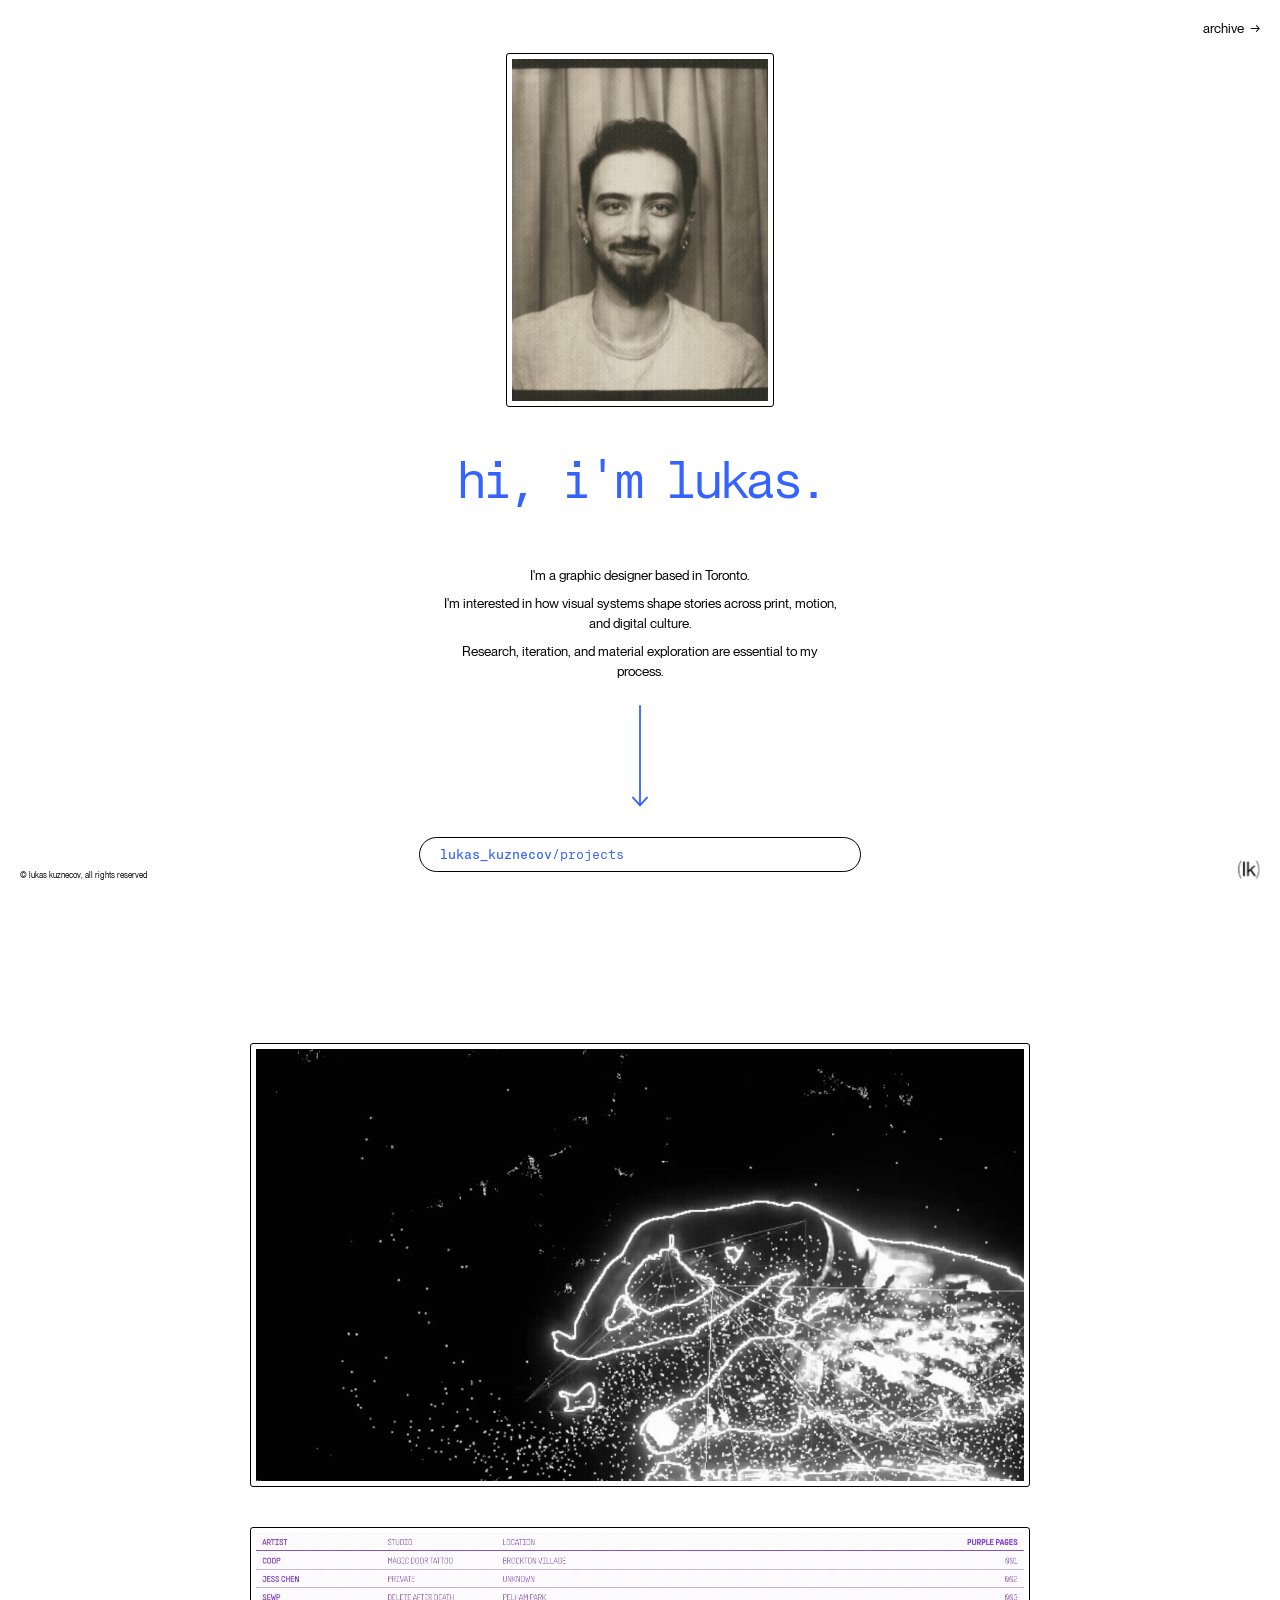
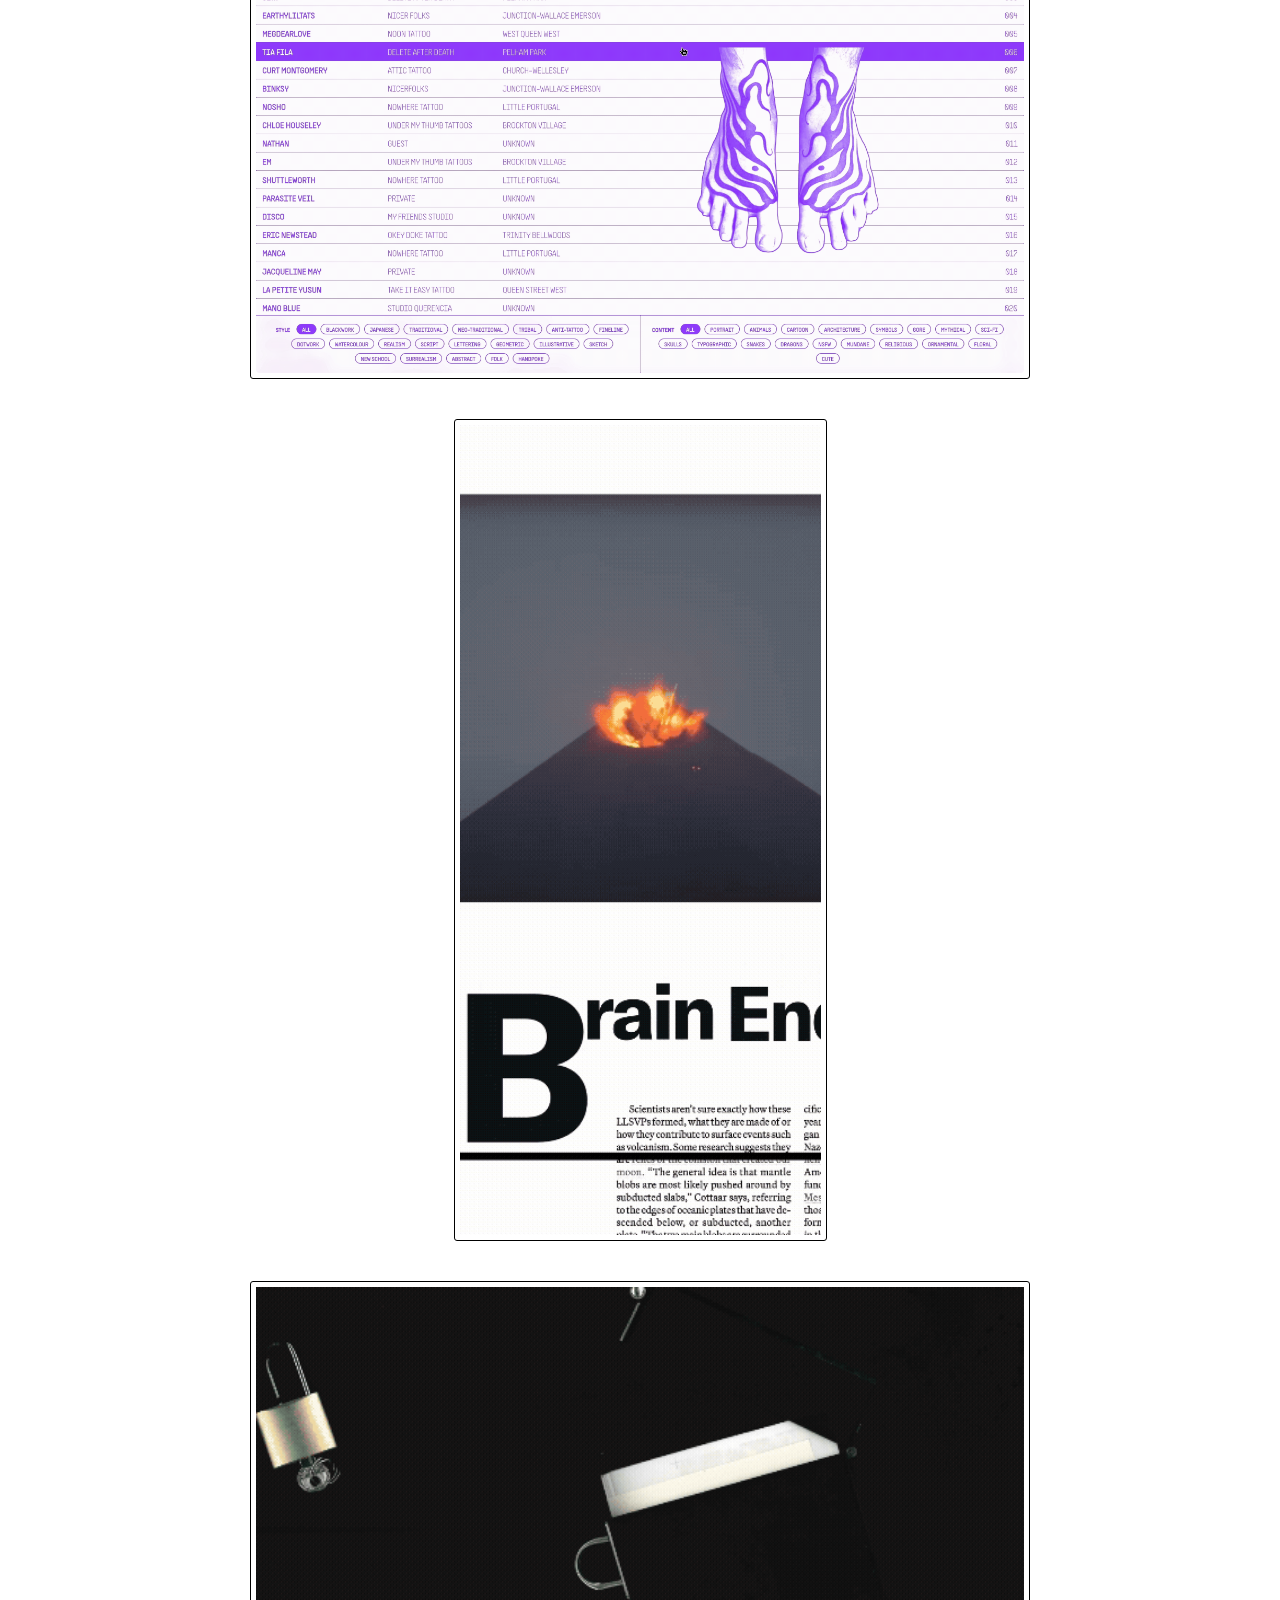
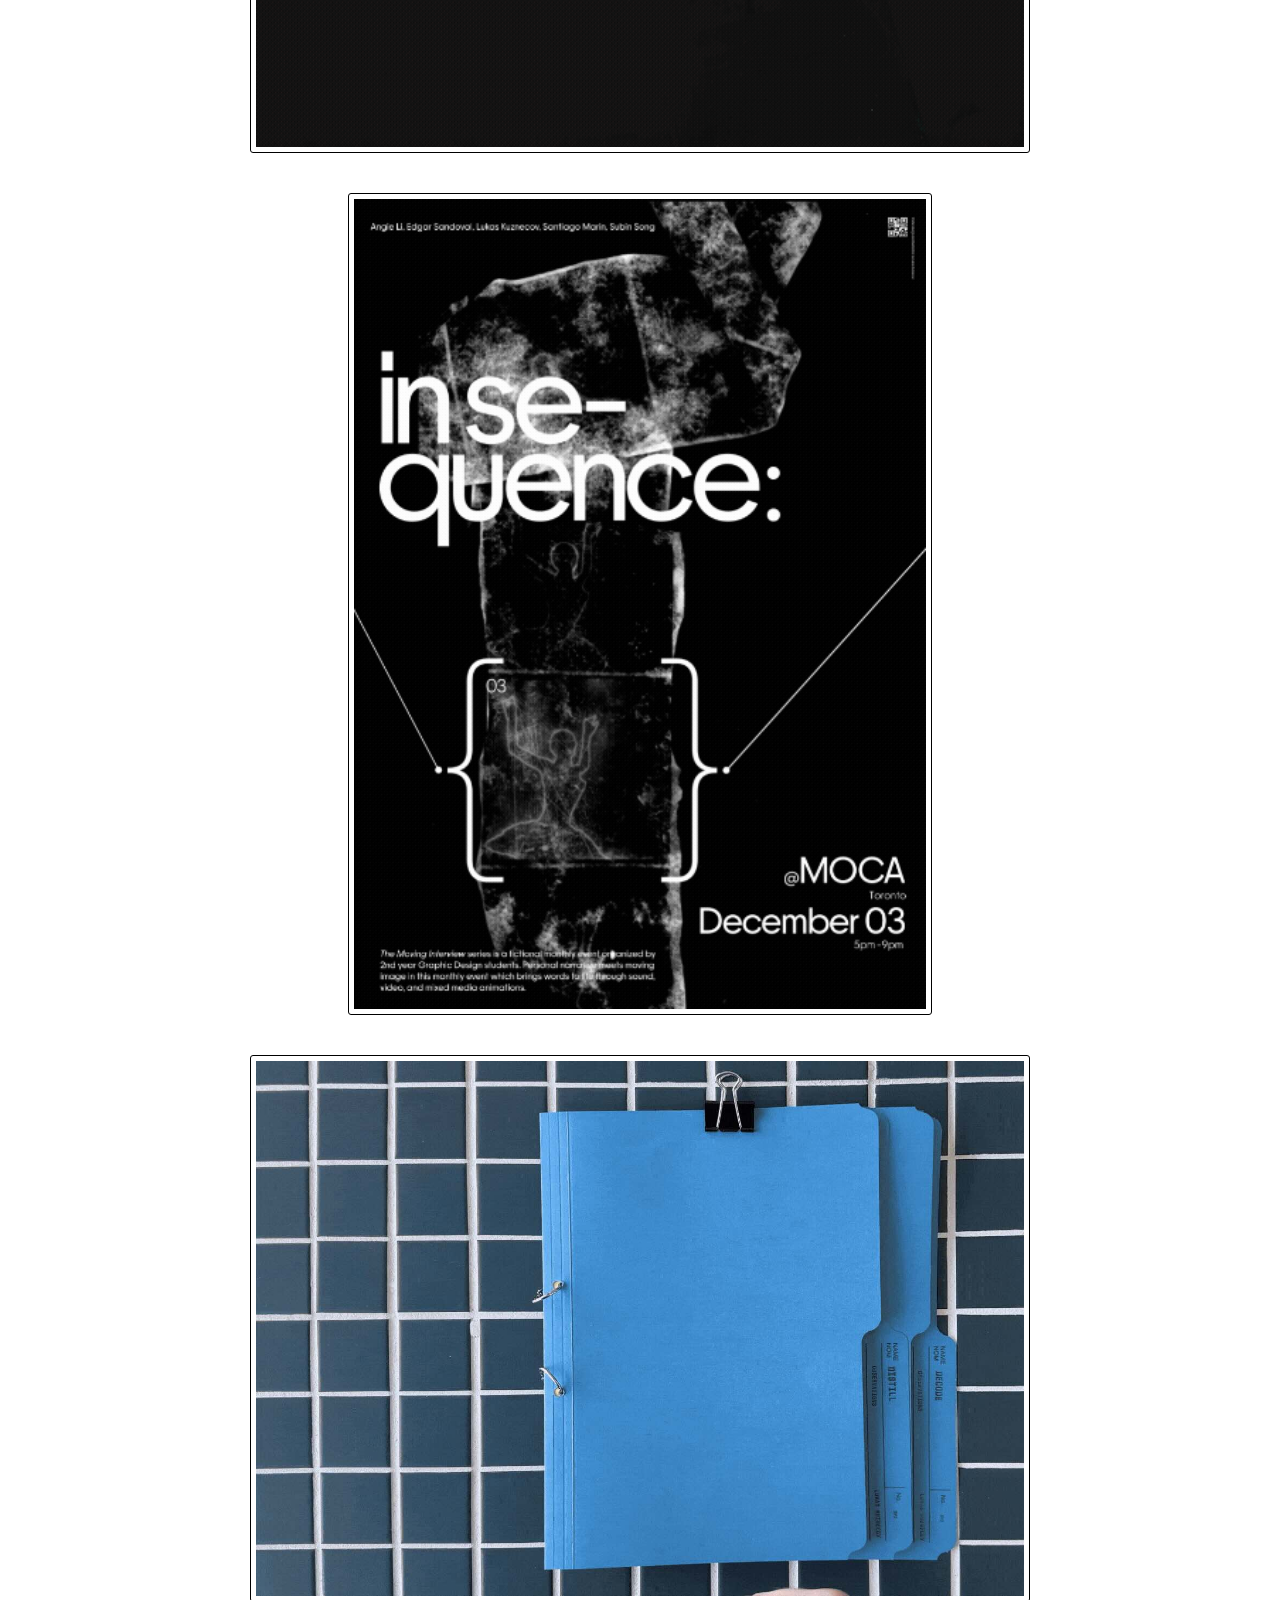
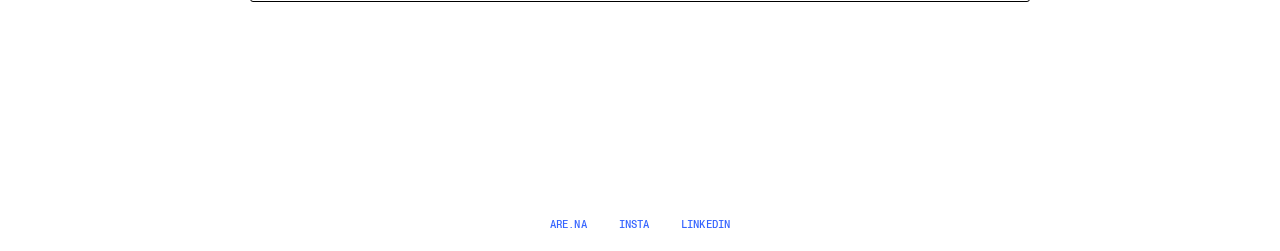
==== commit 0179332b: "combined_pages" ====
--- a/index.html
+++ b/index.html
@@ -12,20 +12,42 @@
 </head>
 <body data-page="projects">
 
-    <nav class="menu-bar">
+    <nav class="menu-bar home-lower">
         <div class="menu-left">
             <span class="menu-name">LUKAS_KUZNECOV</span>
             <span class="menu-active-area"><span class="menu-active-label"></span><span class="menu-active-sizer" aria-hidden="true">/projects</span></span><span class="menu-hover-area"><span class="menu-hover-label"></span><span class="menu-hover-sizer" aria-hidden="true">/fashion_neurosis/editorial</span></span>
         </div>
     </nav>
 
-    <a href="about.html" class="corner-nav corner-left">ABOUT</a>
     <button type="button" class="return-nav" aria-label="Return to all project previews">return</button>
     <a href="archive.html" class="corner-nav corner-right">ARCHIVE</a>
     <div class="copyright-nav"><span>© lukas kuznecov,</span> <span class="copyright-break">all rights reserved</span></div>
     <img class="corner-favicon" src="favicon(light).png" alt="" aria-hidden="true">
 
     <main>
+        <section id="page-about-intro" class="about-page home-about">
+            <div class="about-above">
+                <div class="about-card">
+                    <img src="about/portrait.gif" alt="Portrait">
+                </div>
+            </div>
+            <div class="about-below">
+                <h1 class="about-greeting">hi, i'm lukas.</h1>
+                <div class="about-description-wrap">
+                    <div class="about-text">
+                        <p>I'm a graphic designer based in Toronto.</p>
+                        <p>I'm interested in how visual systems shape stories across print, motion, and digital culture.</p>
+                        <p>Research, iteration, and material exploration are essential to my process.</p>
+                    </div>
+                </div>
+                <div class="about-scroll-arrow" aria-hidden="true">
+                    <svg viewBox="0 0 24 100" preserveAspectRatio="none" focusable="false">
+                        <path d="M12 0V88M5 81L12 88L19 81" />
+                    </svg>
+                </div>
+            </div>
+        </section>
+
         <section id="page-projects" class="page active-page">
             <div class="projects-feed">
 
@@ -165,8 +187,13 @@
             </div>
         </section>
         <section id="page-archive" class="page"></section>
-        <section id="page-about" class="page"></section>
     </main>
+
+    <footer class="about-footer home-about-footer">
+        <a href="https://www.are.na/lukas-kuznecov/channels" target="_blank" class="about-footer-link">ARE.NA</a>
+        <a href="https://www.instagram.com/lukacyte/" target="_blank" class="about-footer-link">INSTA</a>
+        <a href="https://www.linkedin.com/in/lukaskuznecov/" target="_blank" class="about-footer-link">LINKEDIN</a>
+    </footer>
 
     <script src="portfolio.js"></script>
 </body>
--- a/portfolio.css
+++ b/portfolio.css
@@ -34,6 +34,7 @@
     font-family: 'PP Neue Montreal Mono', monospace;
     text-transform: lowercase;
     overflow-x: clip;
+    --card-radius: 3px;
 }
 
 html {
@@ -79,6 +80,17 @@
 
 .menu-bar.archive-open {
     top: 63px;
+    transform: translate(-50%, 0);
+}
+
+.menu-bar.home-lower {
+    top: calc(100vh - 28px - 2.65em);
+    transform: translate(-50%, 0);
+}
+
+.menu-bar.home-lower.home-top,
+.menu-bar.home-lower.project-open {
+    top: 28px;
     transform: translate(-50%, 0);
 }
 
@@ -220,9 +232,10 @@
     display: inline-flex;
     flex-direction: column;
     border: 1.8px solid #000000;
-    border-radius: 0;
+    border-radius: var(--card-radius);
     padding: 5px;
     background: #ffffff;
+    overflow: hidden;
     position: absolute;
     z-index: 1;
     cursor: pointer;
@@ -269,6 +282,21 @@
 .project-card > img:not(.card-grid-img):not(.hover-img-preview) {
     transition: width  1.1s cubic-bezier(0.76, 0, 0.24, 1),
                 height 1.1s cubic-bezier(0.76, 0, 0.24, 1);
+}
+
+.card-detail img:not(.hover-img-preview) {
+    background-color: #f4f4f4;
+    transition: filter 0.85s ease, opacity 0.85s ease;
+}
+
+.card-detail img.project-detail-image-loading:not(.hover-img-preview) {
+    filter: blur(14px);
+    opacity: 0.45;
+}
+
+.card-detail img.project-detail-image-loaded:not(.hover-img-preview) {
+    filter: blur(0);
+    opacity: 1;
 }
 
 .menu-active-area {
@@ -654,6 +682,37 @@
         top: 12px;
     }
 
+    .return-nav {
+        top: 28px;
+        width: 2.65em;
+        height: 2.65em;
+        border-radius: 50%;
+        border: clamp(0.8px, 0.13vw, 1.8px) solid #000000;
+        background-color: rgba(255, 255, 255, 0.8);
+        display: flex;
+        align-items: center;
+        justify-content: center;
+        box-sizing: border-box;
+        overflow: hidden;
+        font-size: clamp(7px, 2.3vw, 10px);
+        color: transparent;
+        text-indent: -9999px;
+    }
+
+    .return-nav::before {
+        position: absolute;
+        top: 50%;
+        left: 50%;
+        transform: translate(-50%, -50%);
+        margin-right: 0;
+        color: #000000;
+        text-indent: 0;
+    }
+
+    .return-nav:hover::before {
+        color: #3463FF;
+    }
+
     .corner-left,
     .return-nav,
     .copyright-nav {
@@ -685,6 +744,15 @@
         max-width: calc(100vw - 24px);
     }
 
+    .menu-bar.home-lower {
+        top: calc(100vh - 92px - 2.65em);
+    }
+
+    .menu-bar.home-lower.home-top,
+    .menu-bar.home-lower.project-open {
+        top: 63px;
+    }
+
     /* Vertical expanded card: stack detail below image instead of side by side */
     .project-card.expanded.vertical {
         flex-direction: column;
@@ -740,14 +808,24 @@
     min-height: 100vh;
 }
 
-body[data-page="about"] {
-    display: flex;
-    flex-direction: column;
+.home-about {
+    position: relative;
     min-height: 100vh;
-}
-
-body[data-page="about"] .about-page {
-    flex: 1;
+    padding-bottom: 104px;
+}
+
+.home-about.about-pixelated > :not(.about-pixel-canvas) {
+    visibility: hidden;
+}
+
+.about-pixel-canvas {
+    position: absolute;
+    inset: 0;
+    width: 100%;
+    height: 100%;
+    pointer-events: none;
+    image-rendering: pixelated;
+    z-index: 2;
 }
 
 /* Top half: portrait sits above the centred menu bar */
@@ -763,9 +841,11 @@
 
 .about-card {
     border: 1.8px solid #000000;
+    border-radius: var(--card-radius);
     padding: 5px;
     background: #ffffff;
     display: inline-flex;
+    overflow: hidden;
     max-height: 100%;
     box-sizing: border-box;
 }
@@ -809,6 +889,37 @@
     margin-top: 0.6em;
 }
 
+.about-scroll-arrow {
+    width: 24px;
+    height: var(--about-arrow-height, 80px);
+    margin-top: 24px;
+    color: #3463FF;
+    flex: 0 0 auto;
+    opacity: 1;
+    transition: opacity 0.45s ease;
+}
+
+.about-scroll-arrow.is-hidden {
+    opacity: 0;
+    pointer-events: none;
+}
+
+.about-scroll-arrow svg {
+    display: block;
+    width: 100%;
+    height: 100%;
+    overflow: visible;
+}
+
+.about-scroll-arrow path {
+    fill: none;
+    stroke: currentColor;
+    stroke-width: 1.8px;
+    stroke-linecap: round;
+    stroke-linejoin: round;
+    vector-effect: non-scaling-stroke;
+}
+
 .about-greeting {
     font-family: 'PP Neue Montreal Mono', monospace;
     font-weight: 400;
@@ -870,8 +981,10 @@
     position: absolute;
     width: 400px;
     border: 1.8px solid #000000;
+    border-radius: var(--card-radius);
     padding: 5px;
     background: #ffffff;
+    overflow: hidden;
     box-sizing: border-box;
     cursor: default;
     display: block;
@@ -927,8 +1040,24 @@
     animation: flash 1.2s ease-in-out infinite;
 }
 
+.home-about-footer {
+    position: static;
+    padding: 96px 0 20px;
+    box-sizing: border-box;
+}
+
 @media (max-width: 767px) {
     .about-footer-link {
         font-size: 6.5pt;
     }
-}
+
+    .home-about-footer {
+        padding: 72px 0 14px;
+    }
+
+    .project-card,
+    .archive-item,
+    .about-card {
+        border: clamp(0.8px, 0.13vw, 1.8px) solid #000000;
+    }
+}
